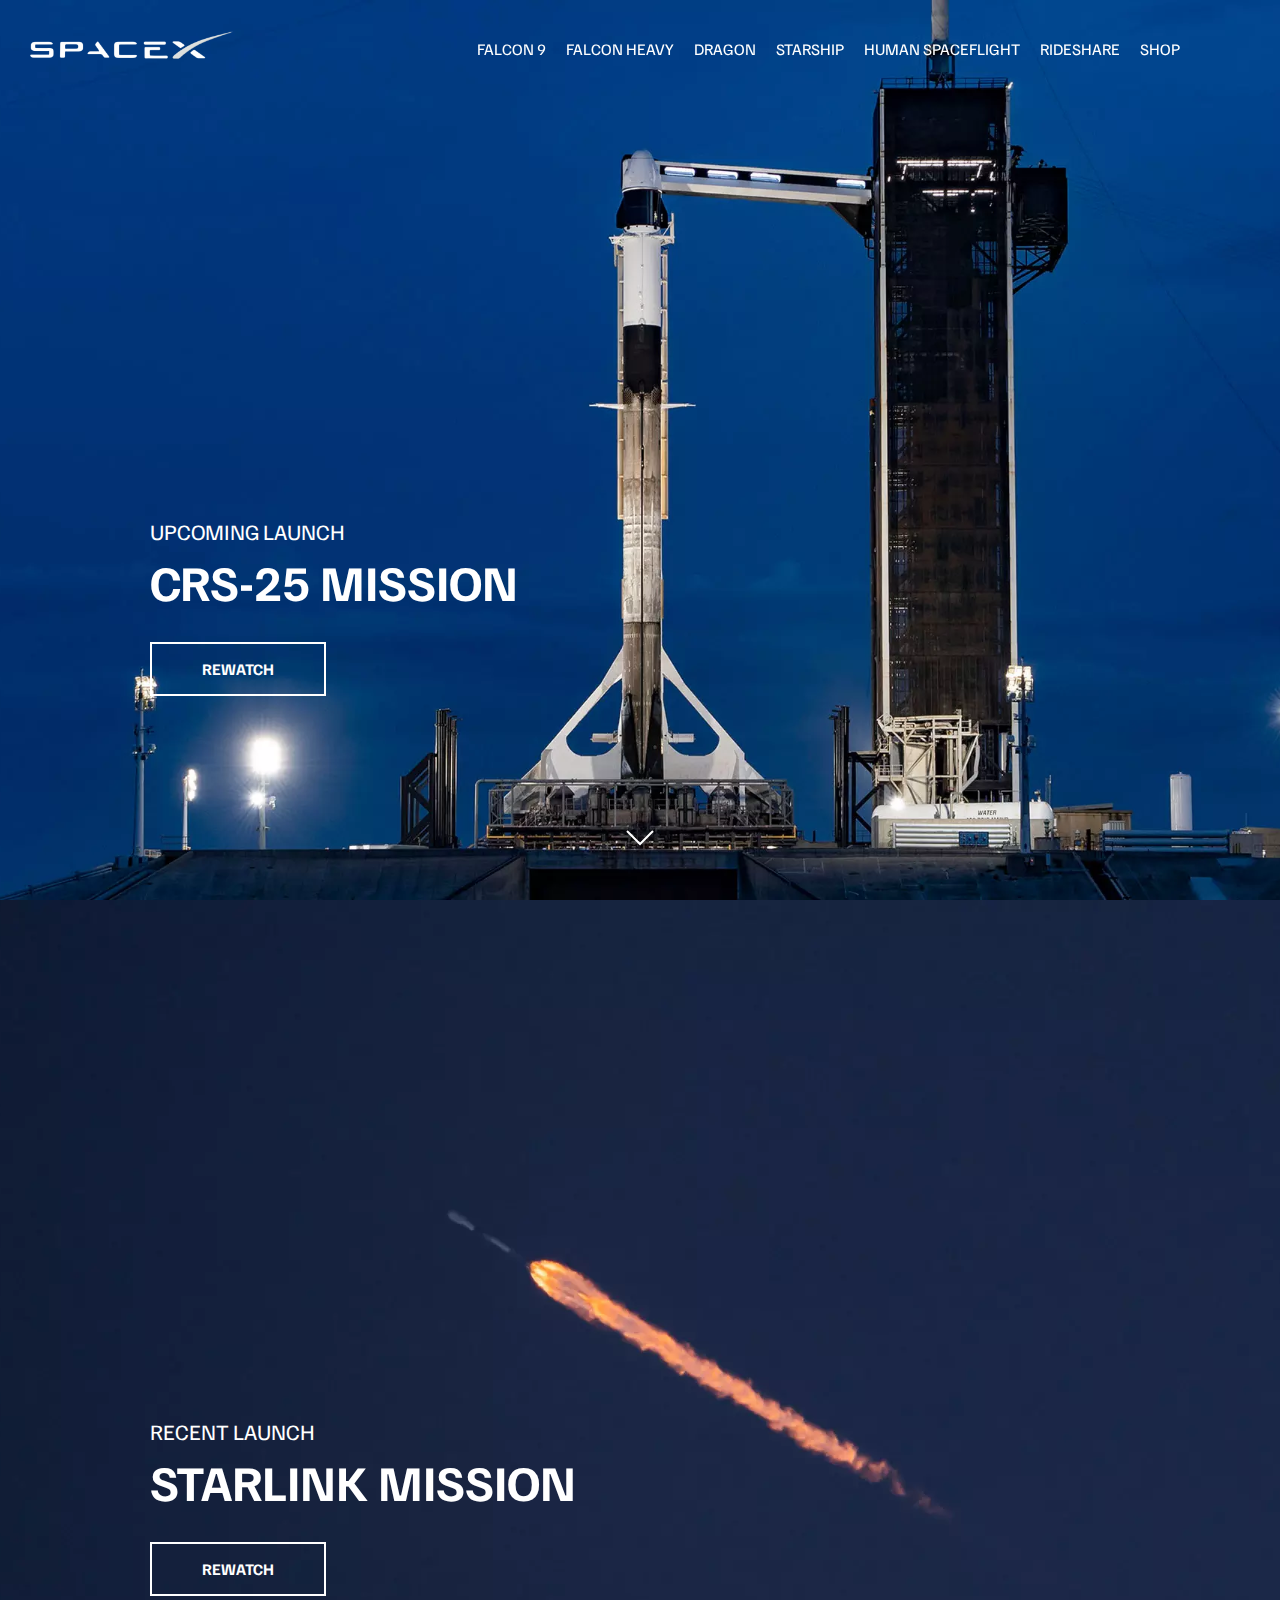
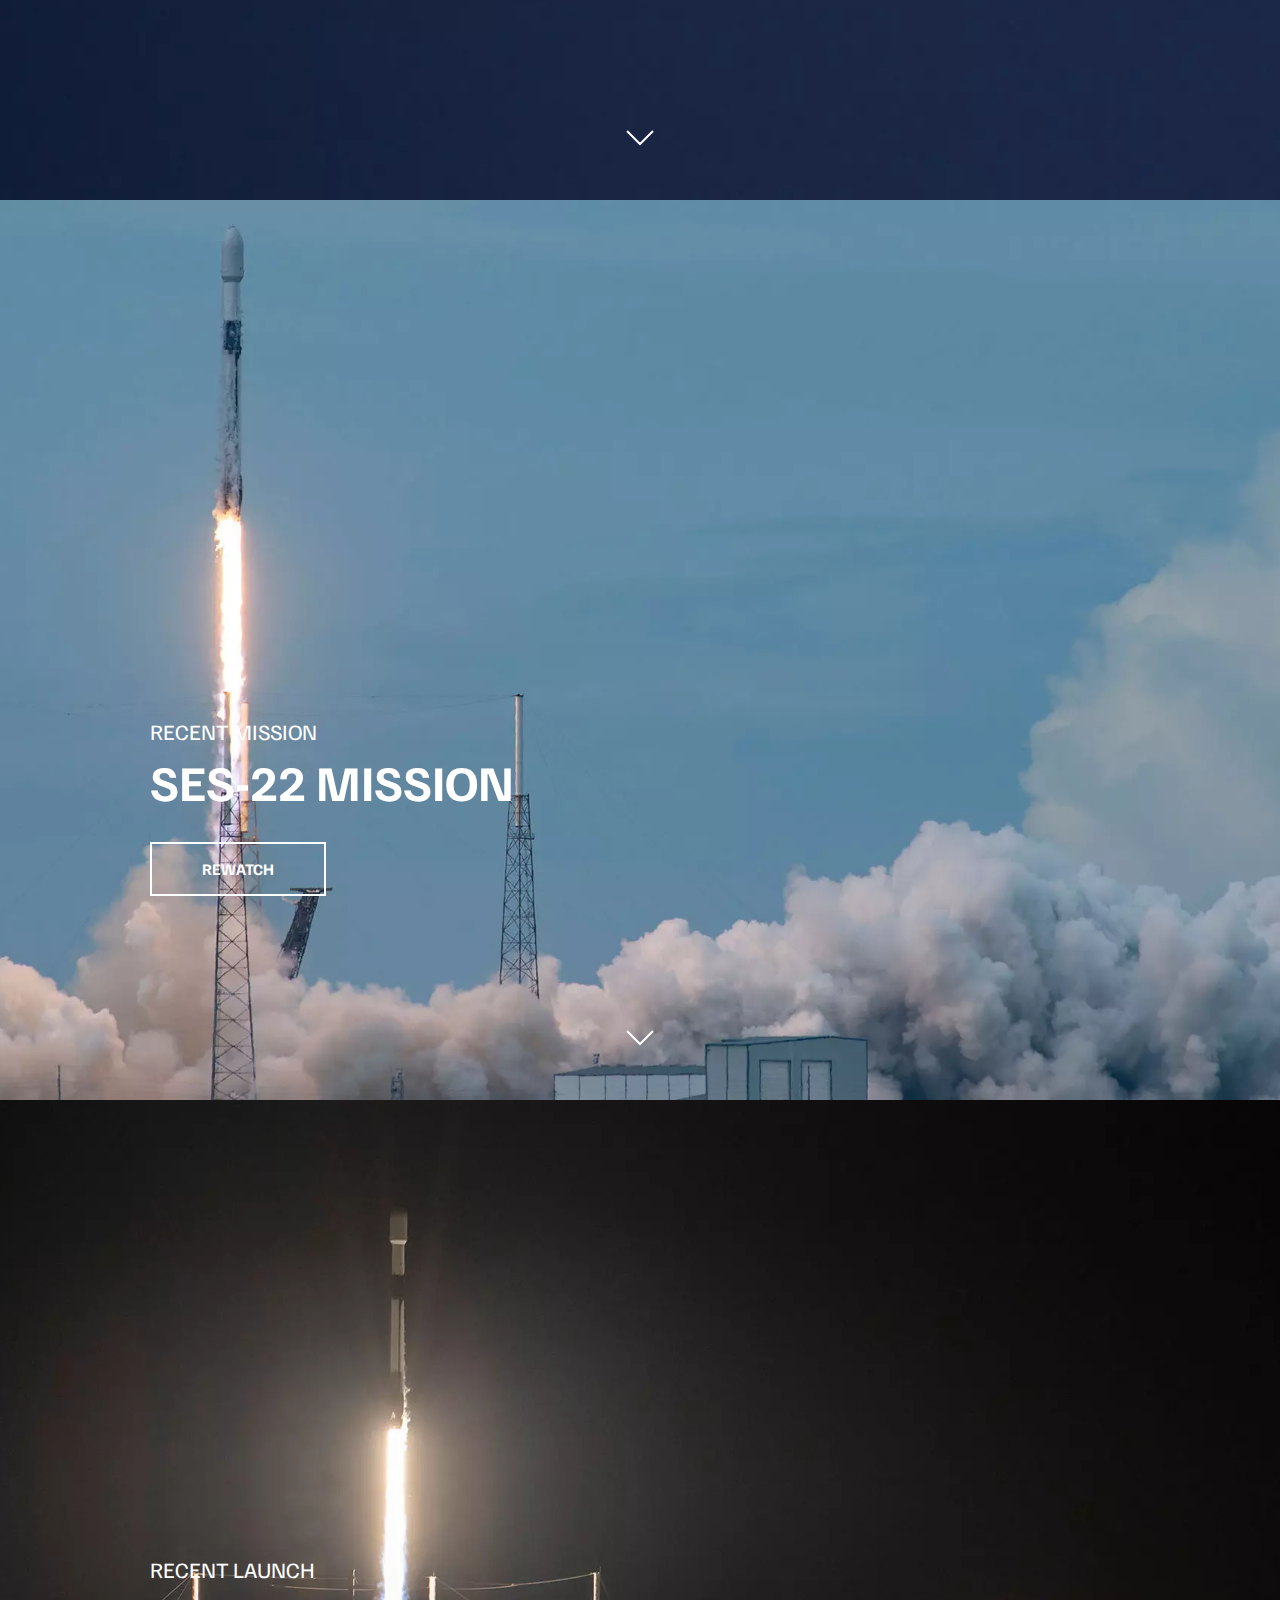
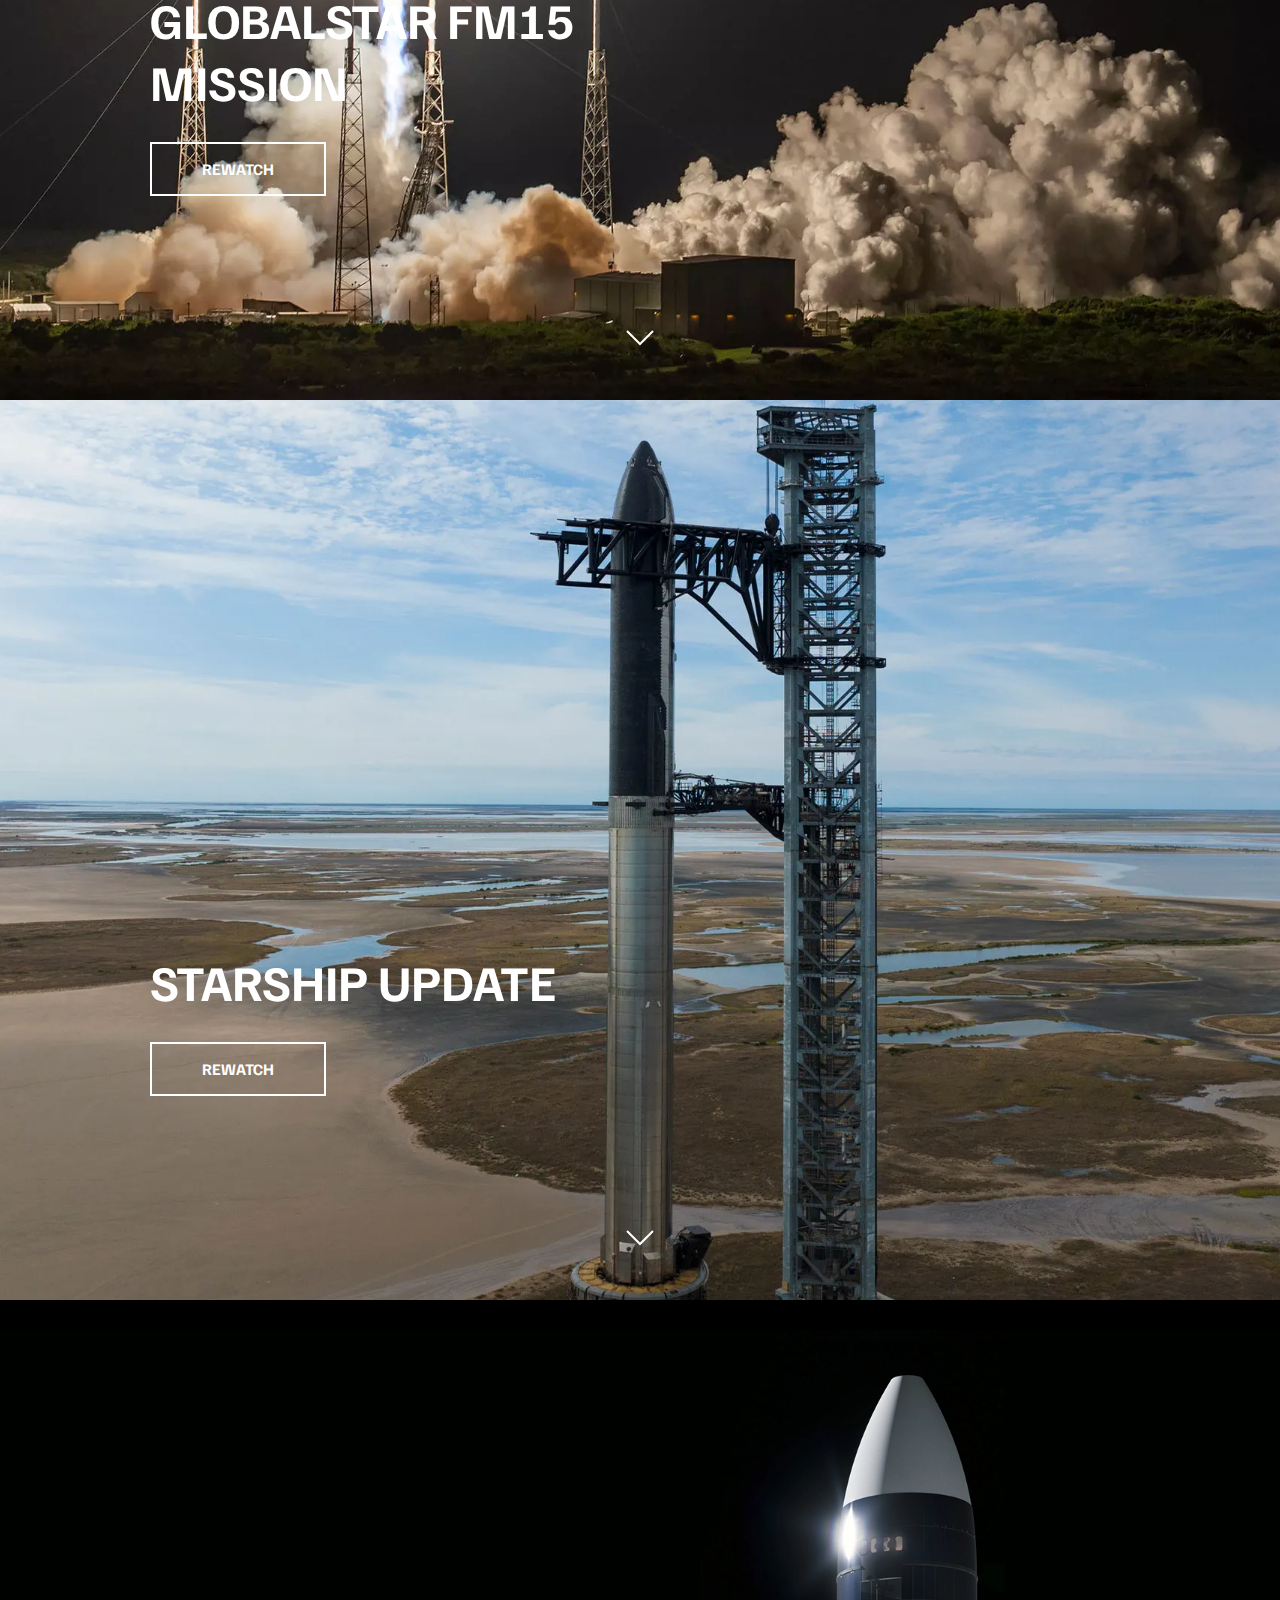
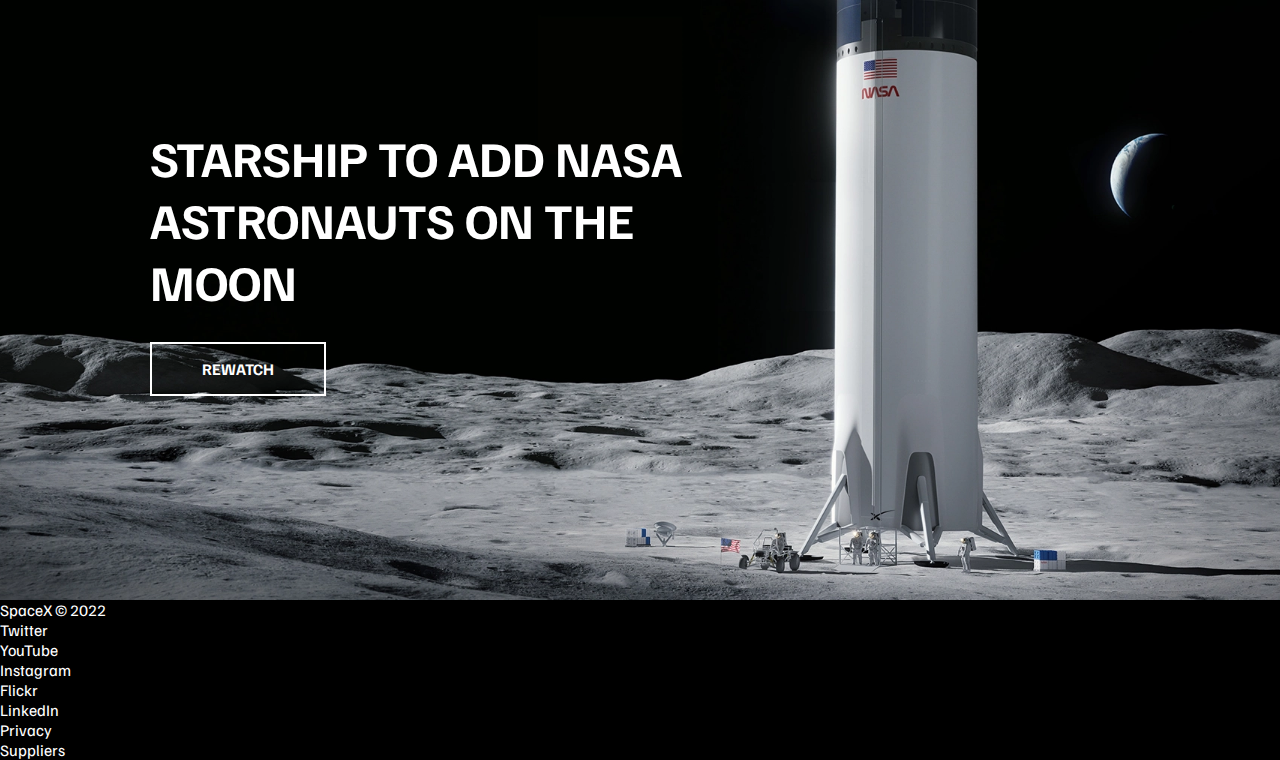
==== index.html @ 60760641 "works" ====
<!DOCTYPE html>
<html lang="en">
  <head>
    <meta charset="UTF-8" />
    <meta http-equiv="X-UA-Compatible" content="IE=edge" />
    <meta name="viewport" content="width=device-width, initial-scale=1.0" />
    <link rel="stylesheet" href="css/style.css" />
    <script src="js/script.js" defer></script>
    <title>SpaceX</title>
  </head>
  <body>
    <header class="main-header">
      <div class="logo">
        <a href="index.html">
          <img src="img/logo.png" alt="SpaceX" />
        </a>
      </div>
      <nav class="desktop-main-menu">
        <ul>
          <li><a href="falcon9.html">Falcon 9</a></li>
          <li><a href="falcon-heavy.html">Falcon Heavy</a></li>
          <li><a href="dragon.html">Dragon</a></li>
          <li><a href="#">Starship</a></li>
          <li><a href="#">Human Spaceflight</a></li>
          <li><a href="#">Rideshare</a></li>
          <li><a href="#">Shop</a></li>
        </ul>
      </nav>
    </header>

    <!-- Section A -->
    <section class="section-a">
      <div class="section-inner">
        <h4>Upcoming Launch</h4>
        <h2>CRS-25 Mission</h2>
        <a class="btn">
          <div class="hover"></div>
          <span>Rewatch</span>
        </a>
      </div>
      <div class="scroll-arrow">
        <svg width="30px" height="20px">
          <path
            stroke="#ffffff"
            fill="none"
            stroke-width="2px"
            d="M2.000,5.000 L15.000,18.000 L28.000,5.000 "
          ></path>
        </svg>
      </div>
    </section>

    <!-- Section B -->
    <section class="section-b">
      <div class="section-inner">
        <h4>Recent Launch</h4>
        <h2>Starlink Mission</h2>
        <a class="btn">
          <div class="hover"></div>
          <span>Rewatch</span>
        </a>
      </div>
      <div class="scroll-arrow">
        <svg width="30px" height="20px">
          <path
            stroke="#ffffff"
            fill="none"
            stroke-width="2px"
            d="M2.000,5.000 L15.000,18.000 L28.000,5.000 "
          ></path>
        </svg>
      </div>
    </section>

    <!-- Section C -->
    <section class="section-c">
      <div class="section-inner">
        <h4>Recent Mission</h4>
        <h2>SES-22 Mission</h2>
        <a class="btn">
          <div class="hover"></div>
          <span>Rewatch</span>
        </a>
      </div>
      <div class="scroll-arrow">
        <svg width="30px" height="20px">
          <path
            stroke="#ffffff"
            fill="none"
            stroke-width="2px"
            d="M2.000,5.000 L15.000,18.000 L28.000,5.000 "
          ></path>
        </svg>
      </div>
    </section>

    <!-- Section D -->
    <section class="section-d">
      <div class="section-inner">
        <h4>Recent Launch</h4>
        <h2>Globalstar FM15 Mission</h2>
        <a class="btn">
          <div class="hover"></div>
          <span>Rewatch</span>
        </a>
      </div>
      <div class="scroll-arrow">
        <svg width="30px" height="20px">
          <path
            stroke="#ffffff"
            fill="none"
            stroke-width="2px"
            d="M2.000,5.000 L15.000,18.000 L28.000,5.000 "
          ></path>
        </svg>
      </div>
    </section>

    <!-- Section E -->
    <section class="section-e">
      <div class="section-inner">
        <h2>Starship update</h2>
        <a class="btn">
          <div class="hover"></div>
          <span>Rewatch</span>
        </a>
      </div>
      <div class="scroll-arrow">
        <svg width="30px" height="20px">
          <path
            stroke="#ffffff"
            fill="none"
            stroke-width="2px"
            d="M2.000,5.000 L15.000,18.000 L28.000,5.000 "
          ></path>
        </svg>
      </div>
    </section>

    <!-- Section F -->
    <section class="section-f">
      <div class="section-inner">
        <h2>Starship to add NASA astronauts on the moon</h2>
        <a class="btn">
          <div class="hover"></div>
          <span>Rewatch</span>
        </a>
      </div>
    </section>
    
    <footer>
      <ul>
        <li>SpaceX &copy; 2022</li>
        <li><a href="#">Twitter</a></li>
        <li><a href="#">YouTube</a></li>
        <li><a href="#">Instagram</a></li>
        <li><a href="#">Flickr</a></li>
        <li><a href="#">LinkedIn</a></li>
        <li><a href="#">Privacy</a></li>
        <li><a href="#">Suppliers</a></li>
      </ul>
    </footer>
  </body>
</html>
---- css/style.css ----
@import url("https://fonts.googleapis.com/css2?family=Familjen+Grotesk:wght@700&display=swap");

*,
*::before,
*::after {
  margin: 0;
  padding: 0;
  box-sizing: border-box;
}

body {
  font-family: "Familjen Grotesk", sans-serif;
  background: #000;
  color: #fff;
}

a {
  text-decoration: none;
  color: #fff;
}

ul {
  list-style: none;
}

/* Header/Navbar */

.main-header {
  position: fixed;
  top: 0;
  left: 0;
  width: 100%;
  z-index: 3;
  display: flex;
  justify-content: space-between;
  align-items: center;
  text-transform: uppercase;
  height: 100px;
  padding: 0 30px;
}

/* Logo */

.logo {
  width: 210px;
  height: auto;
}

.logo img {
  display: block;
  width: 100%;
  height: auto;
}

/* Desktop menu */
.desktop-main-menu {
  margin-right: 50px;
}

.desktop-main-menu ul {
  display: flex;
}

.desktop-main-menu ul li {
  position: relative;
  margin-right: 20px;
  padding-bottom: 2px;
}

/* menu item bottom border */

.desktop-main-menu ul li a::after {
  content: "";
  position: absolute;
  bottom: 0;
  left: 0;
  width: 100%;
  height: 1px;
  background: #fff;
  transform: scaleX(0);
  transition: transform 0.6s cubic-bezier(0.19, 1, 0.22, 1);
  transform-origin: right center;
}

.desktop-main-menu ul li a:hover::after {
  transform: scaleX(1);
  transform-origin: left center;
  transition-duration: 0.4s;
}

/* Sections */

section {
  position: relative;
  height: 100vh;
  background-position: center center;
  background-size: cover;
  background-repeat: no-repeat;
  text-transform: uppercase;
}

.section-inner {
  position: absolute;
  bottom: 200px;
  left: 150px;
  max-width: 560px;
}

.section-inner h4 {
  font-size: 22px;
  margin-bottom: 5px;
  font-weight: 300;
  animation: fadeInUp 0.5s ease-in-out;
}

.section-inner h2 {
  font-size: 50px;
  font-weight: 700;
  margin-bottom: 20px;
  animation: fadeInUp 0.5s ease-in-out 0.2s;
  animation-fill-mode: both;
}

.section-inner a {
  animation: fadeInUp 0.5s ease-in-out 0.4s;
  animation-fill-mode: both;
}

.scroll-arrow {
  position: absolute;
  bottom: 50px;
  left: 50%;
  transform: translateX(-50%);
  animation: fadeBounce 5s infinite;
}

/* background images */
.section-a {
  background-image: url("../img/section-a.webp");
}

.section-b {
  background-image: url("../img/section-b.webp");
}

.section-c {
  background-image: url("../img/section-c.webp");
}

.section-d {
  background-image: url("../img/section-d.webp");
}

.section-e {
  background-image: url("../img/section-e.webp");
}

.section-f {
  background-image: url("../img/section-f.webp");
}

footer{}

.btn {
  position: relative;
  display: inline-block;
  cursor: pointer;
  text-align: center;
  min-width: 130px;
  padding: 15px 50px;
  margin-top: 10px;
  border: 2px solid #fff;
  text-transform: uppercase;
  font-weight: bold;
  overflow: hidden;
  z-index: 2;
}

.btn:hover span {
  color: #000;
}

.btn .hover {
  position: absolute;
  top: 0;
  left: 0;
  width: 100%;
  height: 100%;
  background: #fff;
  color: #000;
  z-index: -1;
  transform: translateY(100%);
  transition: transform 0.6s cubic-bezier(0.19, 1, 0.22, 1);
}

.btn:hover .hover {
  transform: translateY(0);
}

@keyframes fadeInUp {
  0% {
    opacity: 0;
    transform: translateY(170px);
  }
  100% {
    opacity: 1;
    transform: translateY(0);
  }
}

@keyframes fadeBounce {
  0%,
  20%,
  50%,
  80%,
  100% {
    opacity: 0;
    transform: translateY(40px);
  }
  40% {
    opacity: 1;
    transform: translateY(0);
  }
}
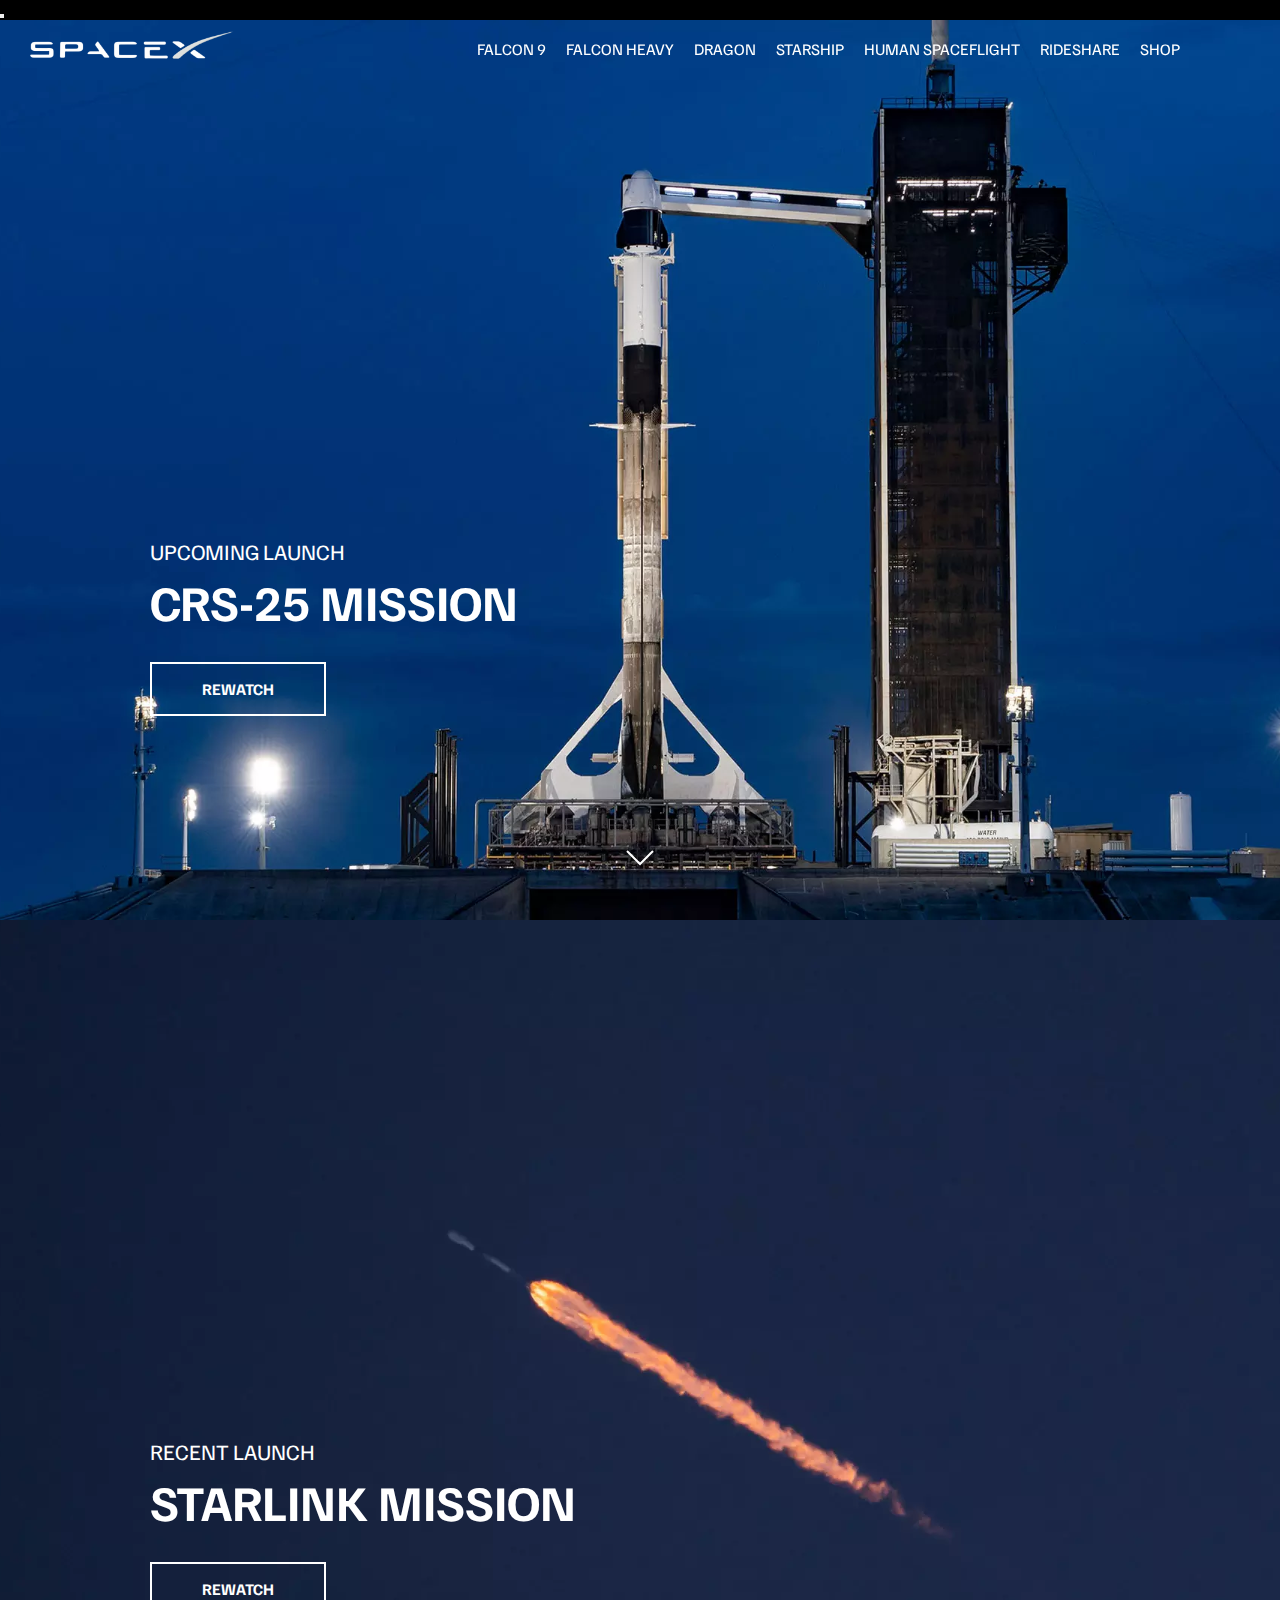
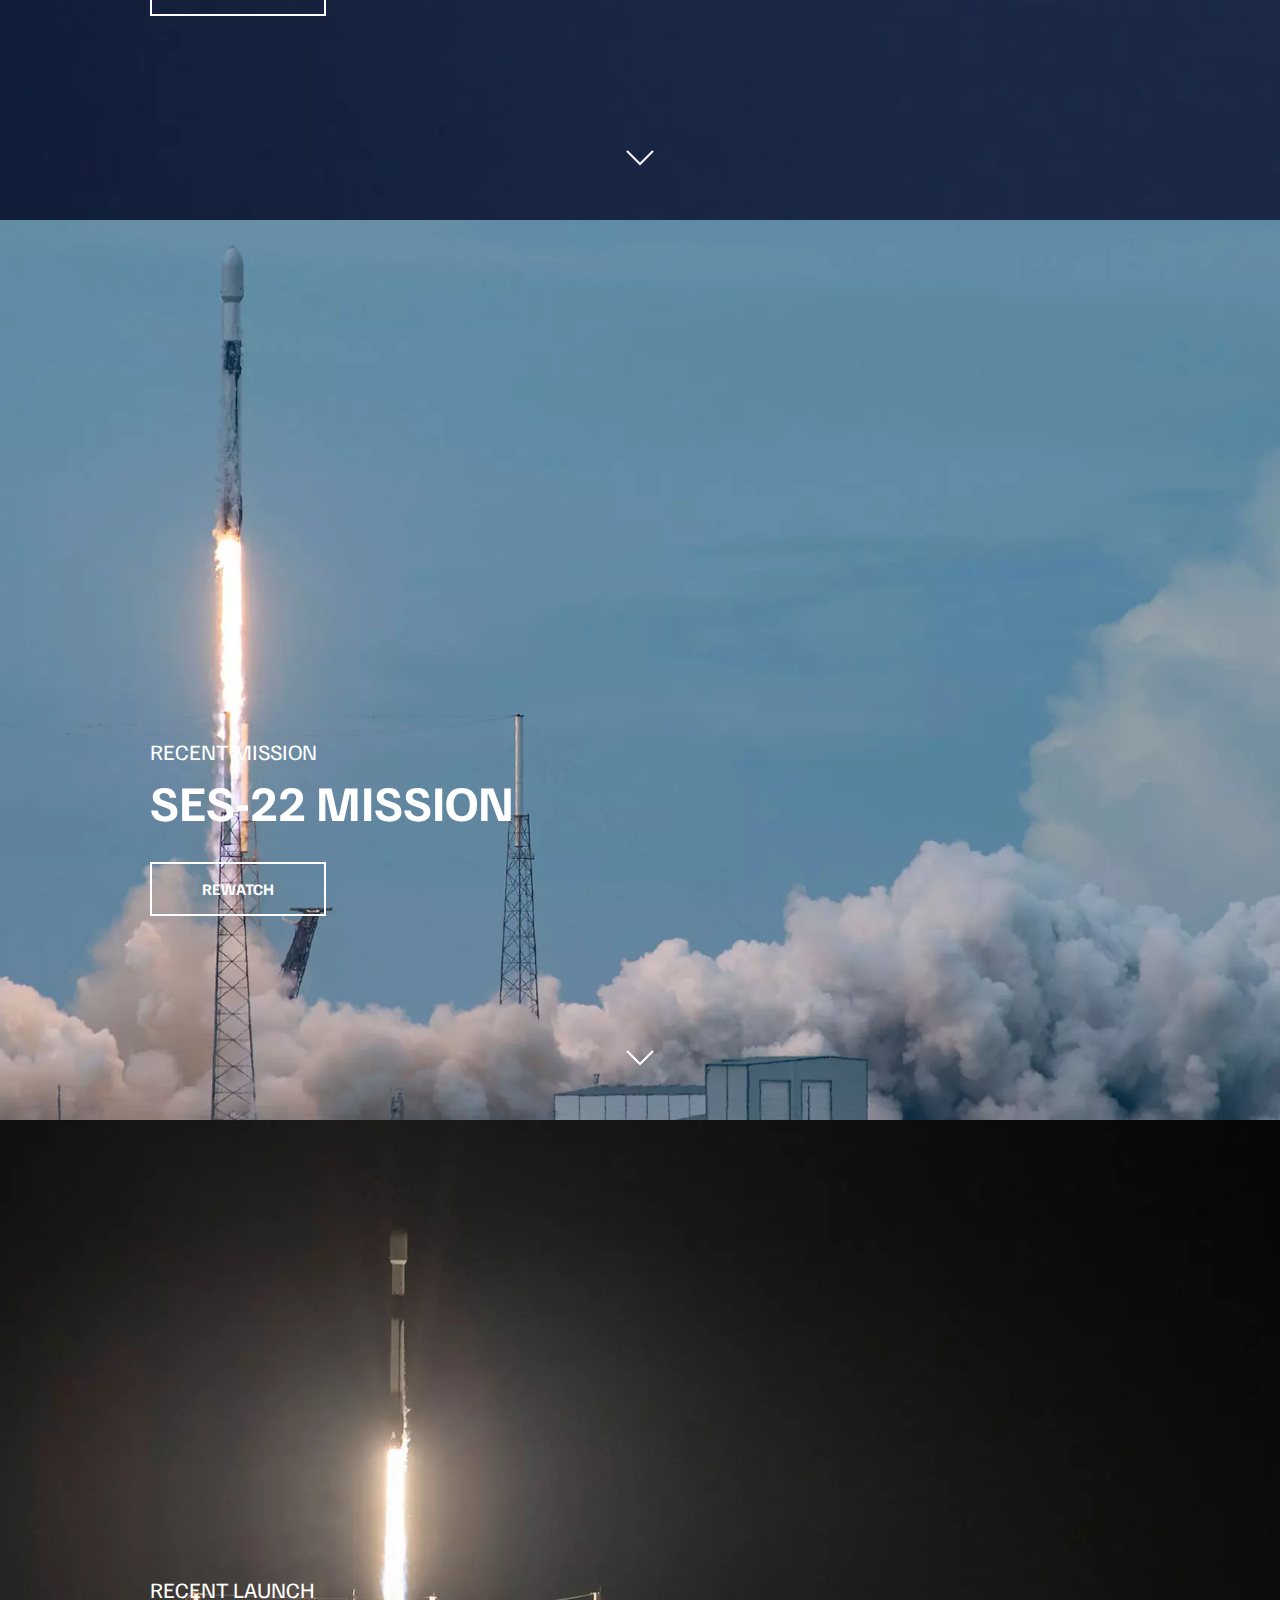
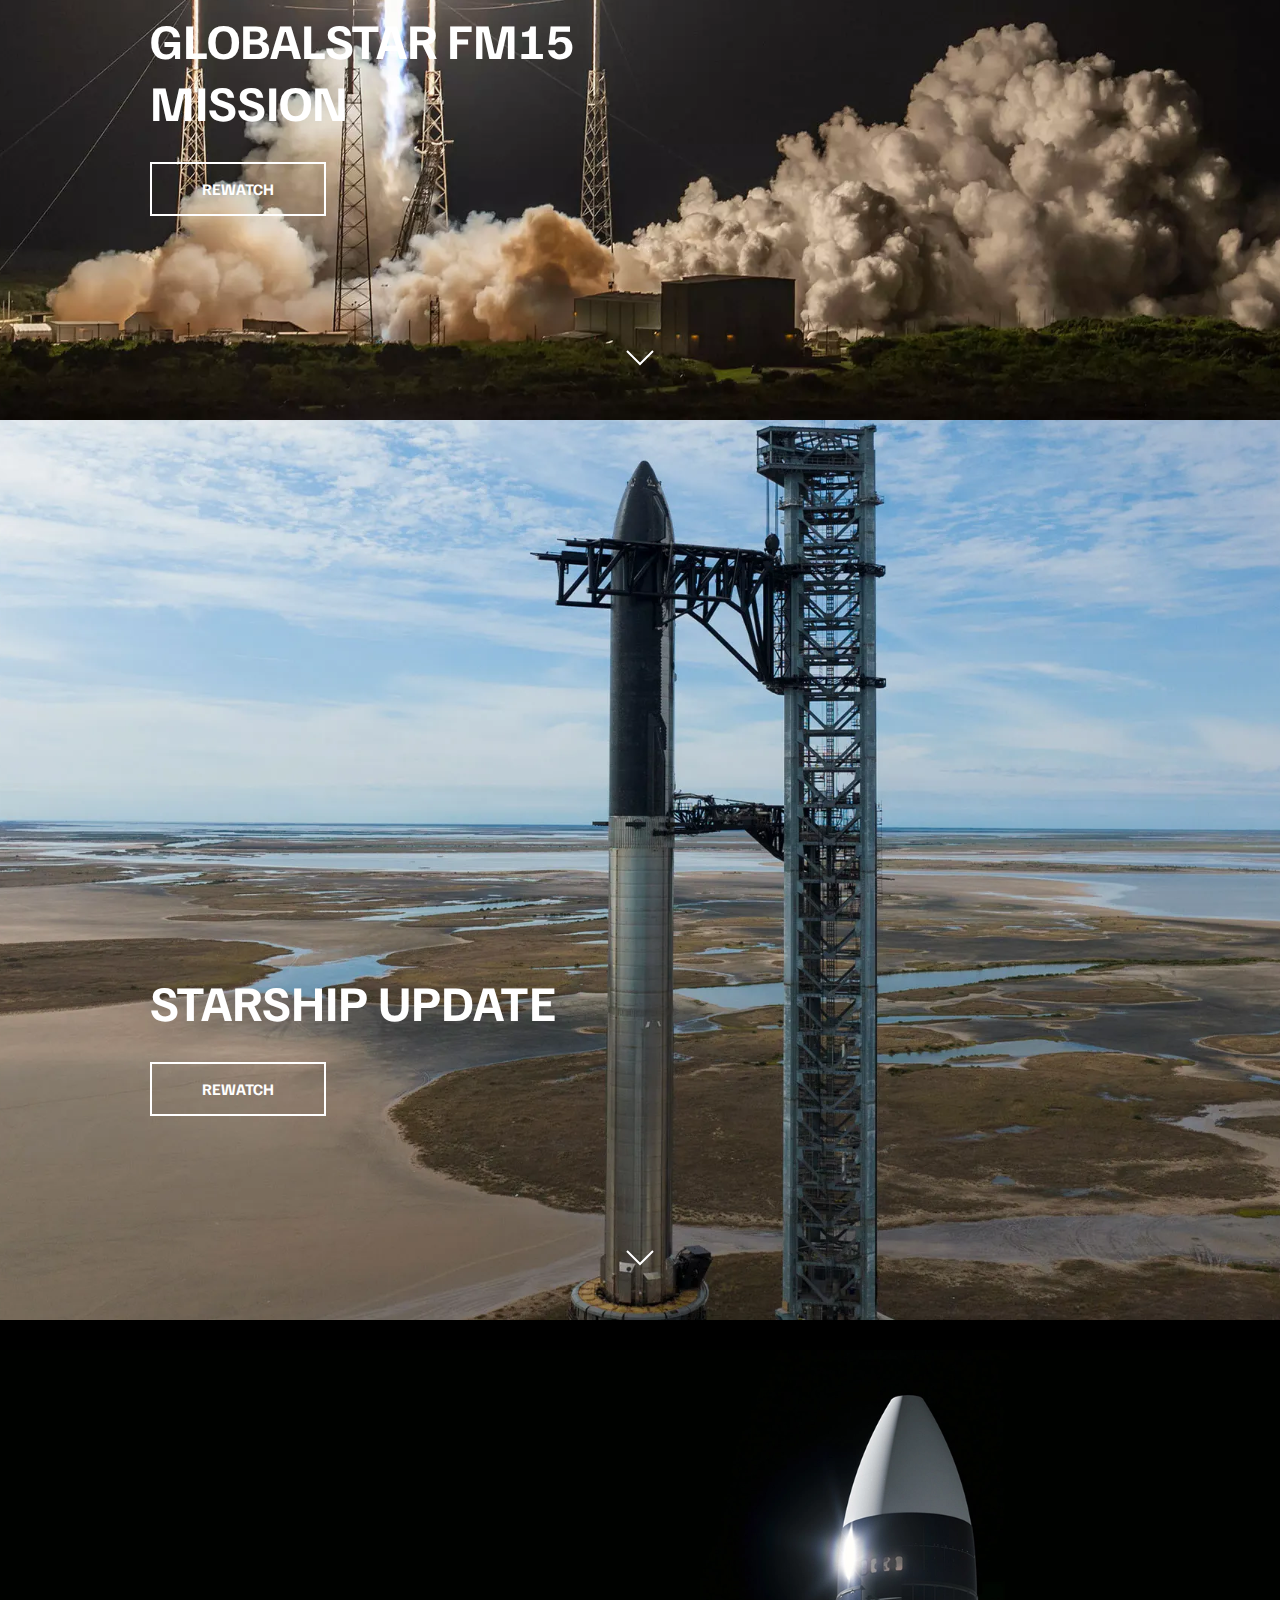
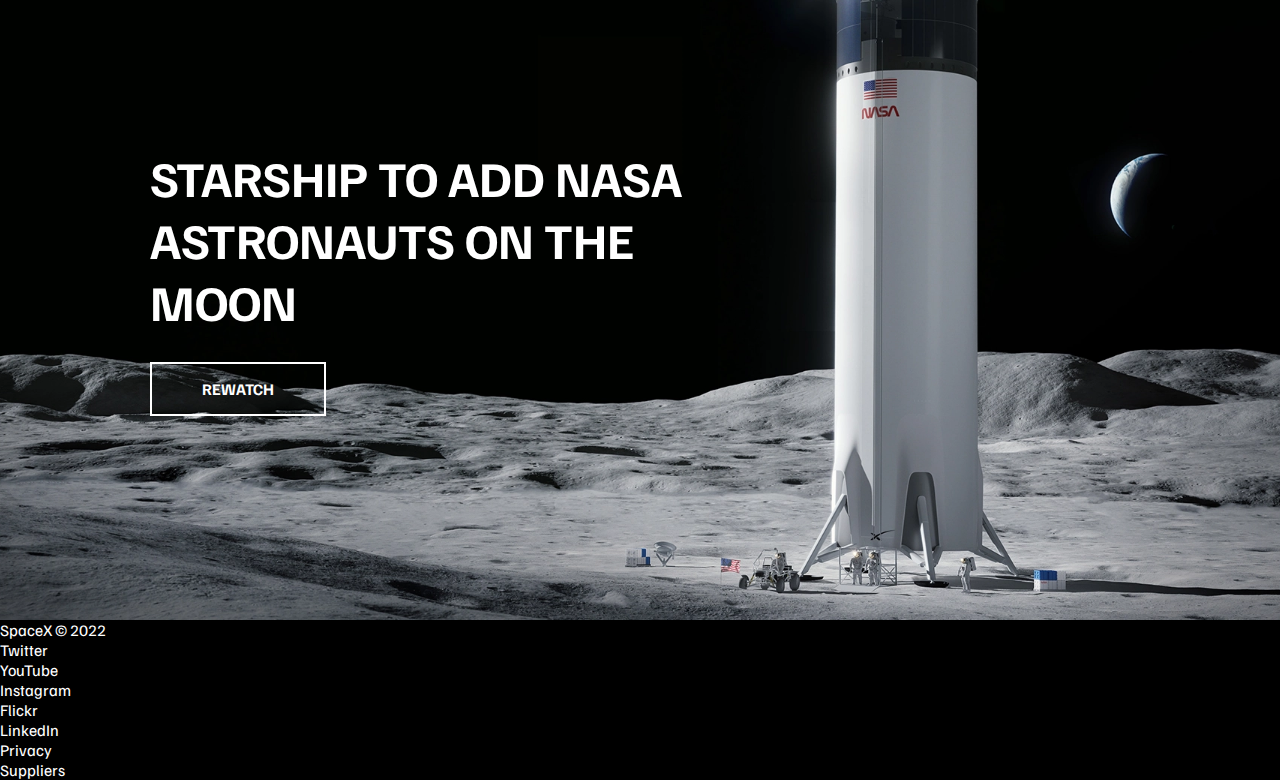
==== commit 5b8f7850: "works" ====
--- a/index.html
+++ b/index.html
@@ -27,6 +27,14 @@
         </ul>
       </nav>
     </header>
+
+    <!-- hamburger menu -->
+
+    <button id="menu-btn" class="hamburger" type="button">
+      <span class="hamburger-top"></span>
+      <span class="hamburger-middle"></span>
+      <span class="hamburger-bottom"></span>
+    </button>
 
     <!-- Section A -->
     <section class="section-a">
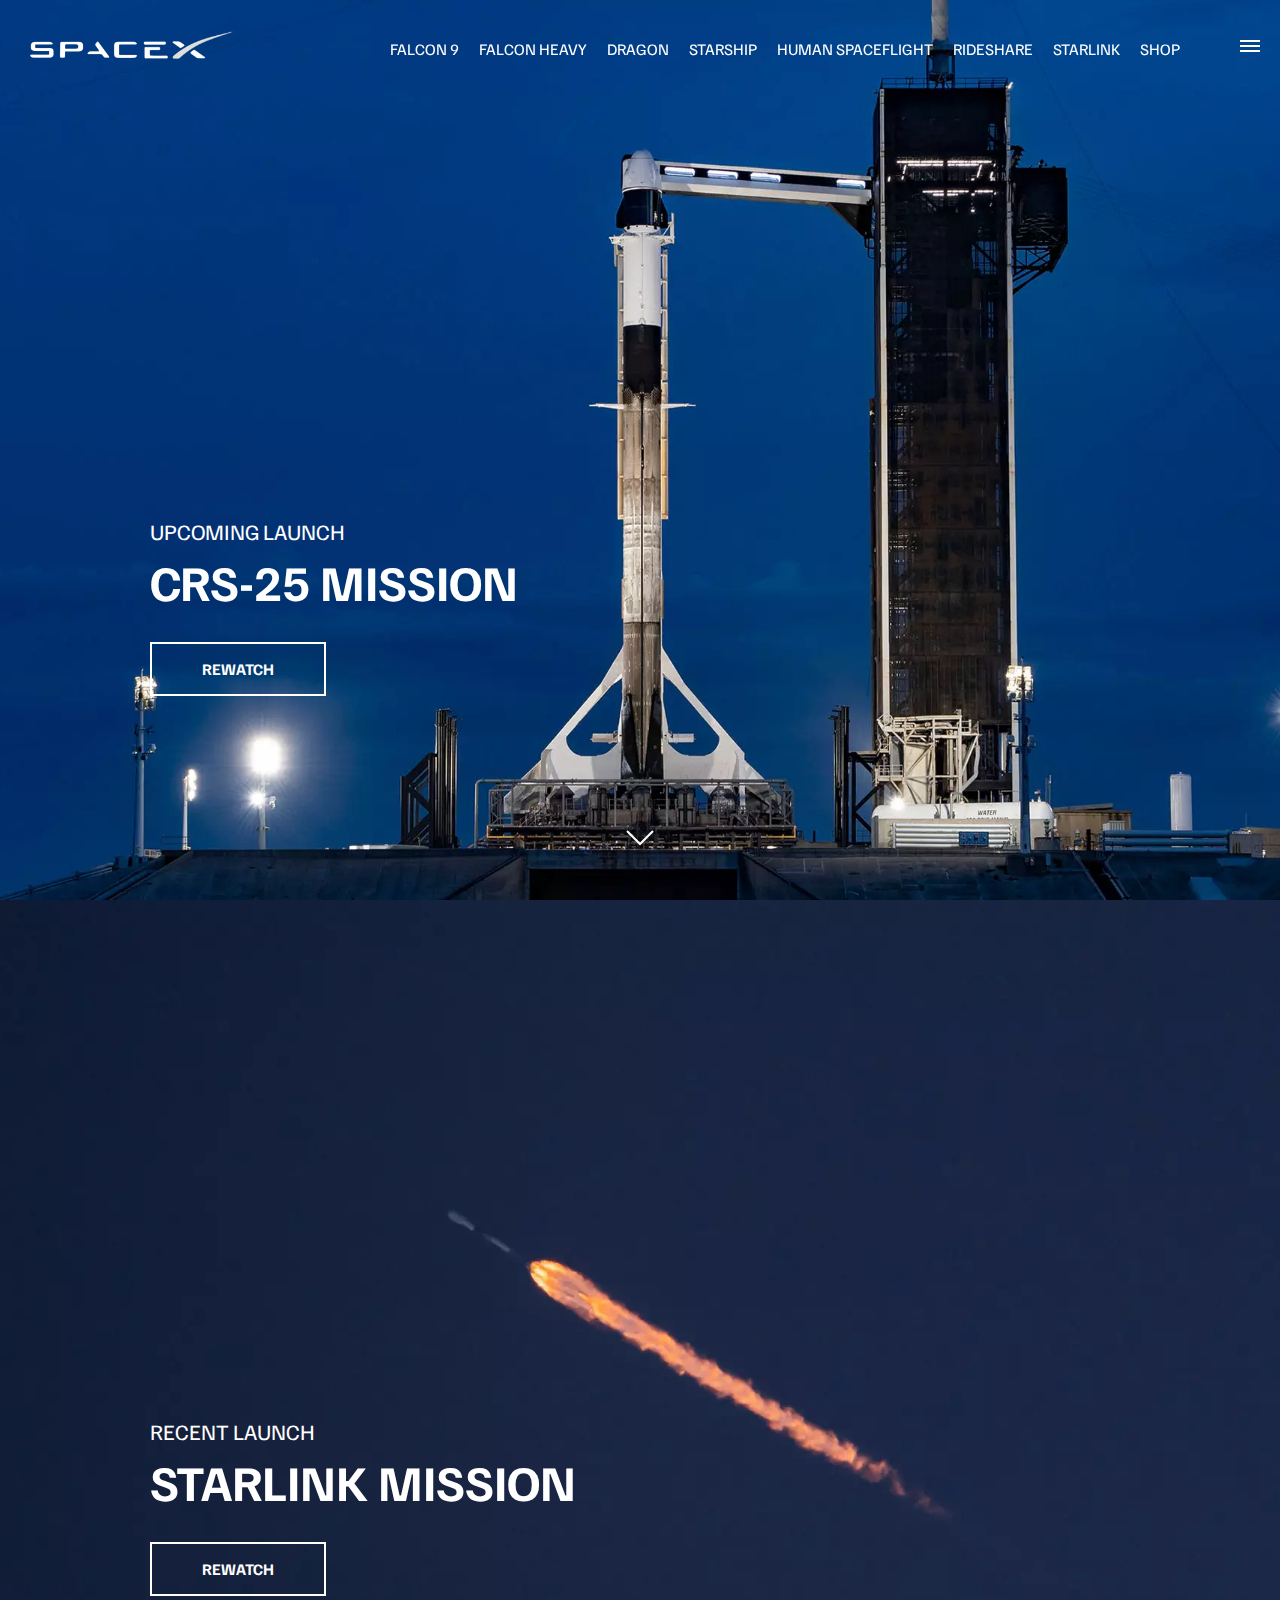
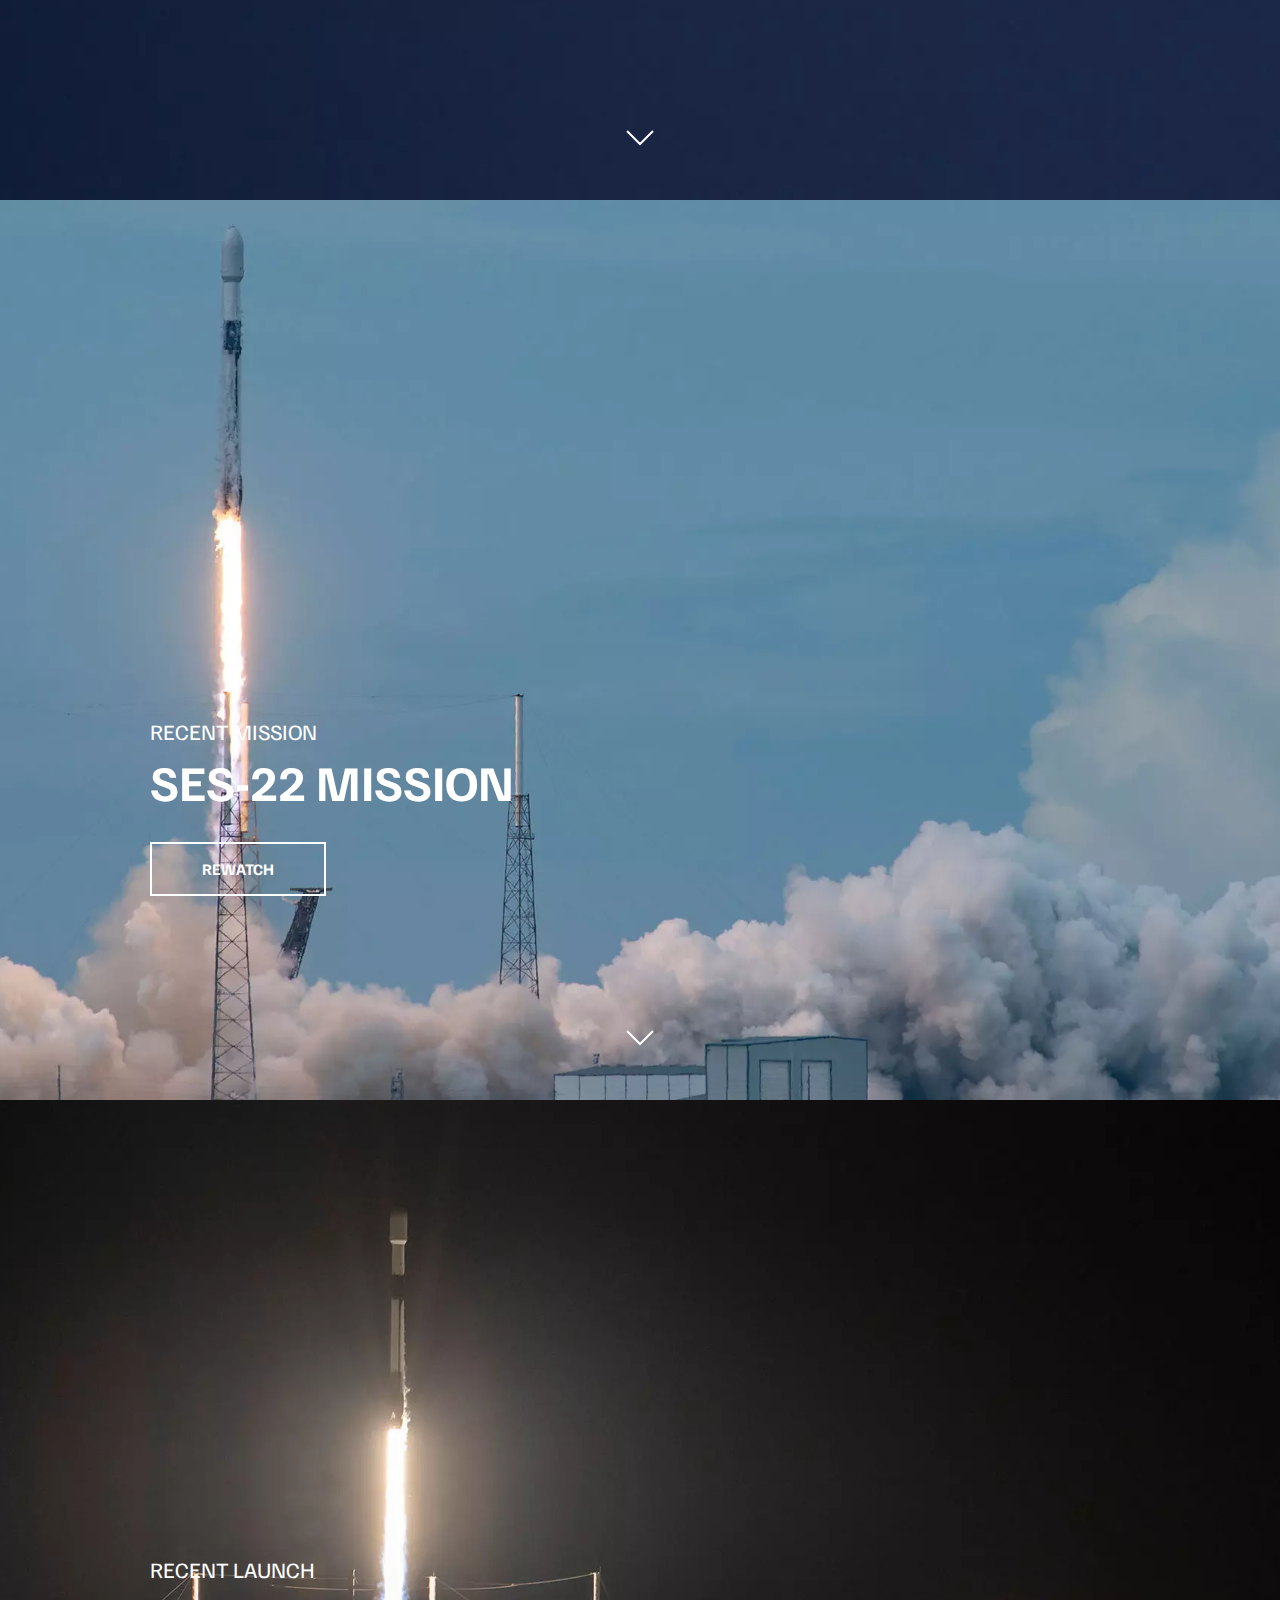
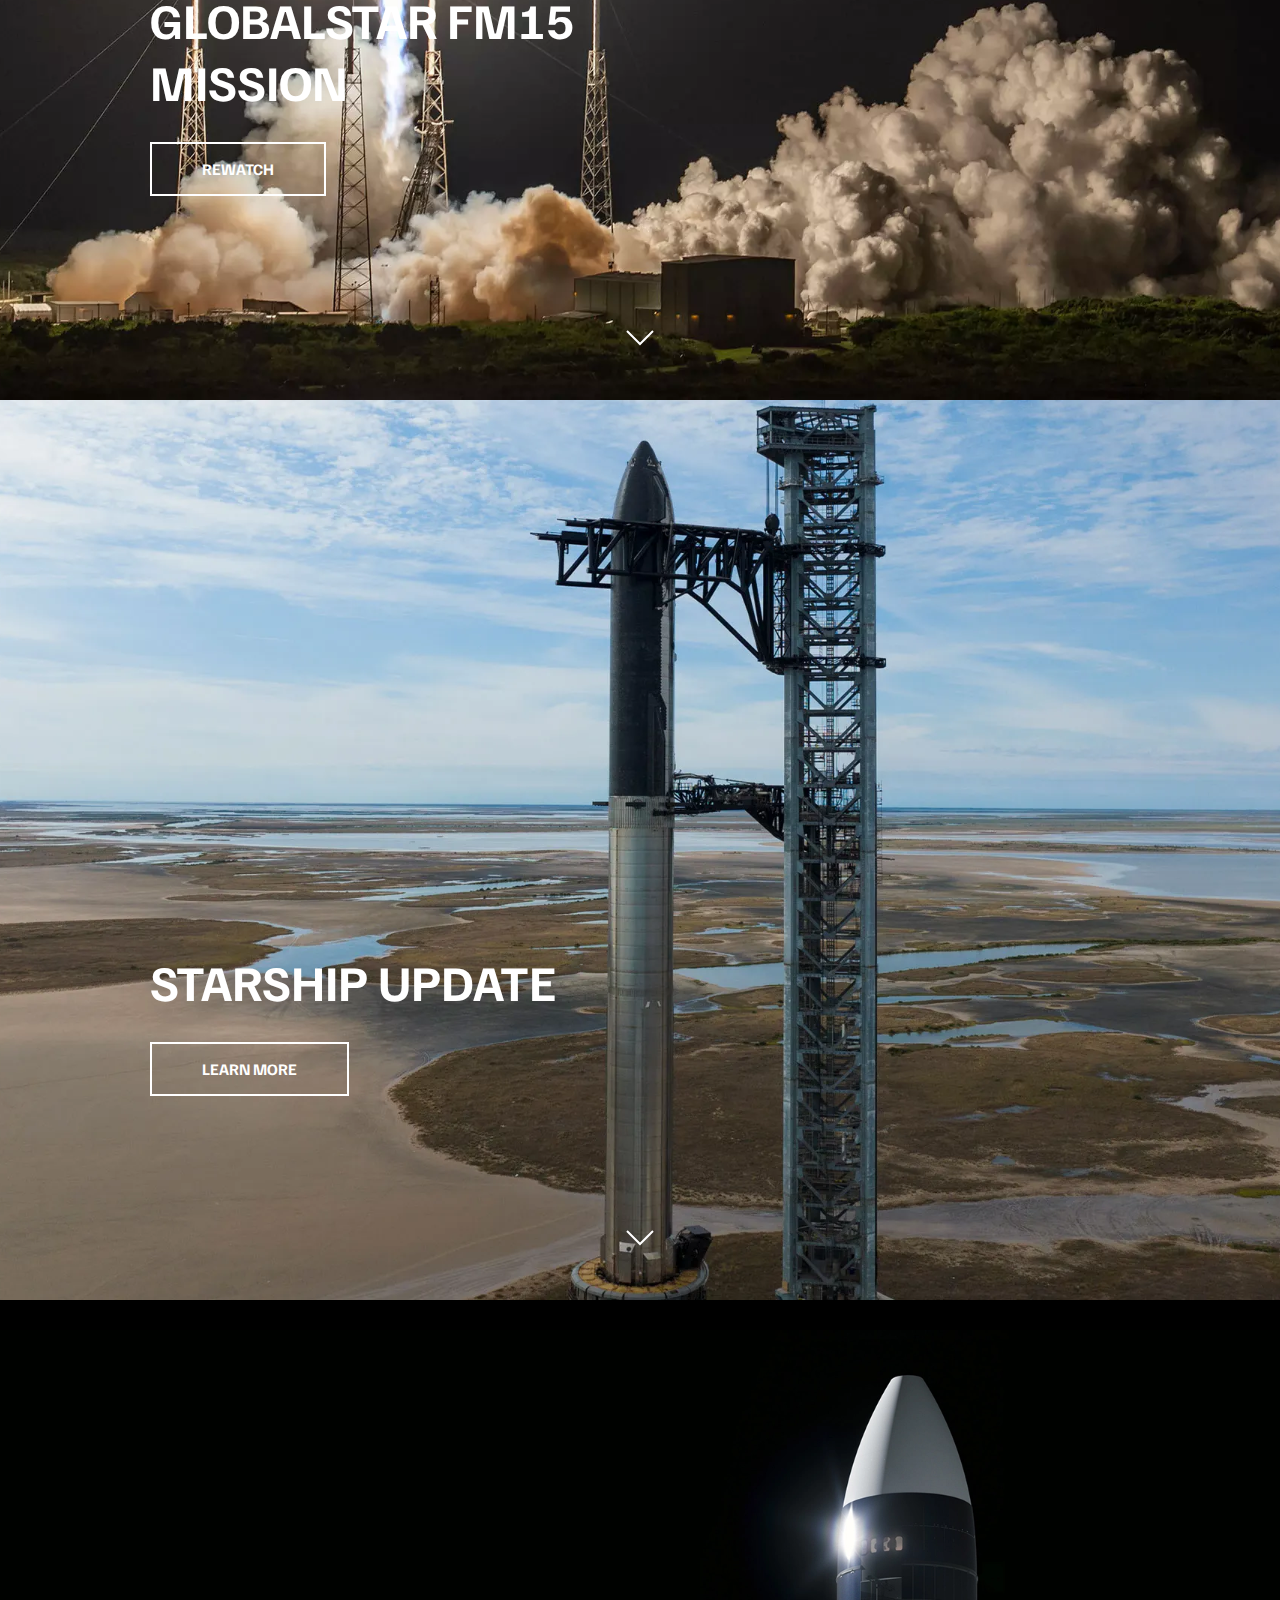
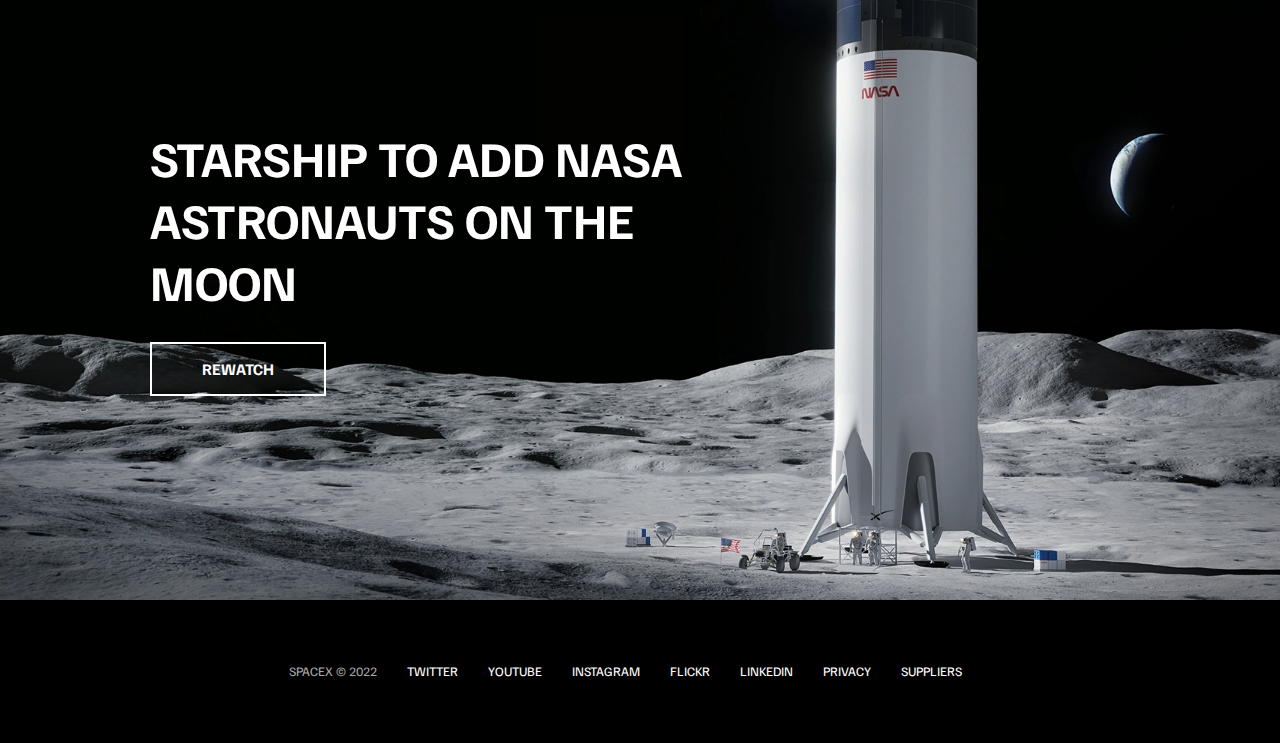
==== commit 9907bcea: "works" ====
--- a/index.html
+++ b/index.html
@@ -9,6 +9,26 @@
     <title>SpaceX</title>
   </head>
   <body>
+    <div id="overlay"></div>
+    <div id="mobile-menu" class="mobile-main-menu">
+      <ul>
+        <li><a href="#">Mission</a></li>
+        <li><a href="#">Launches</a></li>
+        <li><a href="#">Careers</a></li>
+        <li><a href="#">Updates</a></li>
+        <li><a href="#">Shop</a></li>
+        <li class="mobile-only"><a href="falcon9.html">Falcon 9</a></li>
+        <li class="mobile-only">
+          <a href="falcon-heavy.html">Falcon Heavy</a>
+        </li>
+        <li class="mobile-only"><a href="dragon.html">Dragon</a></li>
+        <li class="mobile-only"><a href="#">Starship</a></li>
+        <li class="mobile-only"><a href="#">Human Spaceflight</a></li>
+        <li class="mobile-only"><a href="#">Rideshare</a></li>
+        <li class="mobile-only"><a href="#">Starlink</a></li>
+        <li class="mobile-only"><a href="#">Shop</a></li>
+      </ul>
+    </div>
     <header class="main-header">
       <div class="logo">
         <a href="index.html">
@@ -23,6 +43,7 @@
           <li><a href="#">Starship</a></li>
           <li><a href="#">Human Spaceflight</a></li>
           <li><a href="#">Rideshare</a></li>
+          <li><a href="#">Starlink</a></li>
           <li><a href="#">Shop</a></li>
         </ul>
       </nav>
@@ -130,7 +151,7 @@
         <h2>Starship update</h2>
         <a class="btn">
           <div class="hover"></div>
-          <span>Rewatch</span>
+          <span>Learn More</span>
         </a>
       </div>
       <div class="scroll-arrow">
@@ -155,7 +176,7 @@
         </a>
       </div>
     </section>
-    
+
     <footer>
       <ul>
         <li>SpaceX &copy; 2022</li>
--- a/css/style.css
+++ b/css/style.css
@@ -14,6 +14,66 @@
   color: #fff;
 }
 
+.stop-scrolling {
+  overflow: hidden;
+}
+
+/* hide mobile menu */
+
+.mobile-only {
+  display: none;
+}
+
+/* mobile main menu */
+.mobile-main-menu {
+  position: fixed;
+  top: 0;
+  right: 0;
+  width: 350px;
+  height: 100%;
+  z-index: 4;
+  background-color: #000;
+  display: flex;
+  align-items: center;
+  justify-content: center;
+  transform: translateX(100%);
+  transition: transform 0.6s cubic-bezier(0.19, 1, 0.22, 1);
+}
+
+/* bring menu from right */
+
+.show-menu {
+  transform: translateX(0);
+}
+
+.mobile-main-menu ul {
+  display: flex;
+  flex-direction: column;
+  align-items: end;
+  justify-content: center;
+  padding: 50px;
+  width: 100%;
+}
+
+.mobile-main-menu ul li {
+  margin-bottom: 20px;
+  font-size: 18px;
+  text-transform: uppercase;
+  border-bottom: 1px solid #555;
+  width: 100%;
+  text-align: right;
+  padding-bottom: 8px;
+}
+
+.mobile-main-menu ul li a {
+  color: #fff;
+  transition: color 0.6s;
+}
+
+.mobile-main-menu ul li a:hover {
+  color: #aaa;
+}
+
 a {
   text-decoration: none;
   color: #fff;
@@ -159,7 +219,95 @@
   background-image: url("../img/section-f.webp");
 }
 
-footer{}
+footer {
+  position: relative;
+  padding: 55px 0;
+}
+
+footer ul {
+  display: flex;
+  justify-content: center;
+  align-content: center;
+  flex-wrap: wrap;
+}
+
+footer ul li {
+  margin-right: 30px;
+  color: #aaa;
+  text-transform: uppercase;
+  font-size: 13px;
+  line-height: 2.5;
+}
+
+footer ul li a {
+  color: #fff;
+  transition: color 0.6s;
+}
+
+footer ul li a:hover {
+  color: #aaa;
+}
+
+/* hamburger menu */
+.hamburger {
+  position: fixed;
+  top: 40px;
+  right: 20px;
+  z-index: 10;
+  cursor: pointer;
+  width: 20px;
+  height: 20px;
+  background: none;
+  border: none;
+}
+
+.hamburger-top,
+.hamburger-middle,
+.hamburger-bottom {
+  position: absolute;
+  width: 20px;
+  height: 2px;
+  top: 0;
+  left: 0;
+  background: #fff;
+  transition: all 0.3s;
+}
+
+.overlay-show {
+  position: fixed;
+  height: 100%;
+  width: 100%;
+  top: 0;
+  left: 0;
+  background-color: rgba(0, 0, 0, 0.5);
+  z-index: 3;
+}
+
+.hamburger-middle {
+  transform: translateY(5px);
+}
+
+.hamburger-bottom {
+  transform: translateY(10px);
+}
+
+/*  Transition hamburger to X when open */
+
+.open {
+  transform: rotate(90deg);
+}
+
+.open .hamburger-top {
+  transform: rotate(45deg) translateY(6px) translateX(6px);
+}
+
+.open .hamburger-middle {
+  display: none;
+}
+
+.open .hamburger-bottom {
+  transform: rotate(-45deg) translateY(6px) translateX(-6px);
+}
 
 .btn {
   position: relative;
@@ -197,6 +345,63 @@
   transform: translateY(0);
 }
 
+/* inner pages */
+
+.bg-falcon-9 {
+  background-image: url("../img/falcon-9.webp");
+}
+
+.bg-falcon-heavy {
+  background-image: url("../img/falcon-heavy.webp");
+}
+
+.bg-dragon {
+  background-image: url("../img/dragon.webp");
+}
+
+.section-animate {
+  animation: fadeIn 2s ease-in-out;
+}
+
+.section-inner-center {
+  position: absolute;
+  top: 50%;
+  left: 50%;
+  transform: translate(-50%, -50%);
+  text-transform: uppercase;
+  text-align: center;
+}
+
+.section-inner-center h3 {
+  font-size: 100px;
+  margin-bottom: 15px;
+  animation: fadeInUp 0.5s ease-in-out;
+}
+
+.section-inner-center p {
+  font-size: 20px;
+  animation: fadeInUp 0.5s ease-in-out 0.2s;
+}
+
+.stats {
+  max-width: 960px;
+  margin: 0 auto;
+  display: flex;
+  align-items: center;
+  justify-content: space-between;
+  text-align: center;
+  text-transform: uppercase;
+}
+
+.stats div span {
+  font-size: 160px;
+}
+
+.stats div h4 {
+  font-size: 24px;
+  font-weight: 300;
+}
+
 @keyframes fadeInUp {
   0% {
     opacity: 0;
@@ -205,6 +410,15 @@
   100% {
     opacity: 1;
     transform: translateY(0);
+  }
+}
+
+@keyframes fadeIn {
+  0% {
+    opacity: 0;
+  }
+  100% {
+    opacity: 1;
   }
 }
 
@@ -222,3 +436,58 @@
     transform: translateY(0);
   }
 }
+
+@media (max-width: 960px) {
+  /* Hide desktop menu */
+
+  .desktop-main-menu {
+    display: none;
+  }
+
+  .mobile-only {
+    display: block;
+  }
+}
+
+@media (max-width: 600px) {
+  .section-inner {
+    bottom: 75px;
+    left: 20px;
+  }
+
+  .section-inner h2 {
+    font-size: 40px;
+  }
+
+  footer ul li:first-child {
+    position: absolute;
+    top: 30px;
+    left: 50%;
+    transform: translate(-50%, -50%);
+  }
+
+  footer ul li {
+    margin-right: 10px;
+  }
+
+  .logo {
+    width: 150px;
+    margin: auto;
+  }
+
+  .section-inner-center {
+    width: 80%;
+  }
+
+  .section-inner-center h3 {
+    font-size: 50px;
+  }
+
+  .stats {
+    flex-direction: column;
+  }
+
+  .stats div {
+    margin-bottom: 20px;
+  }
+}
